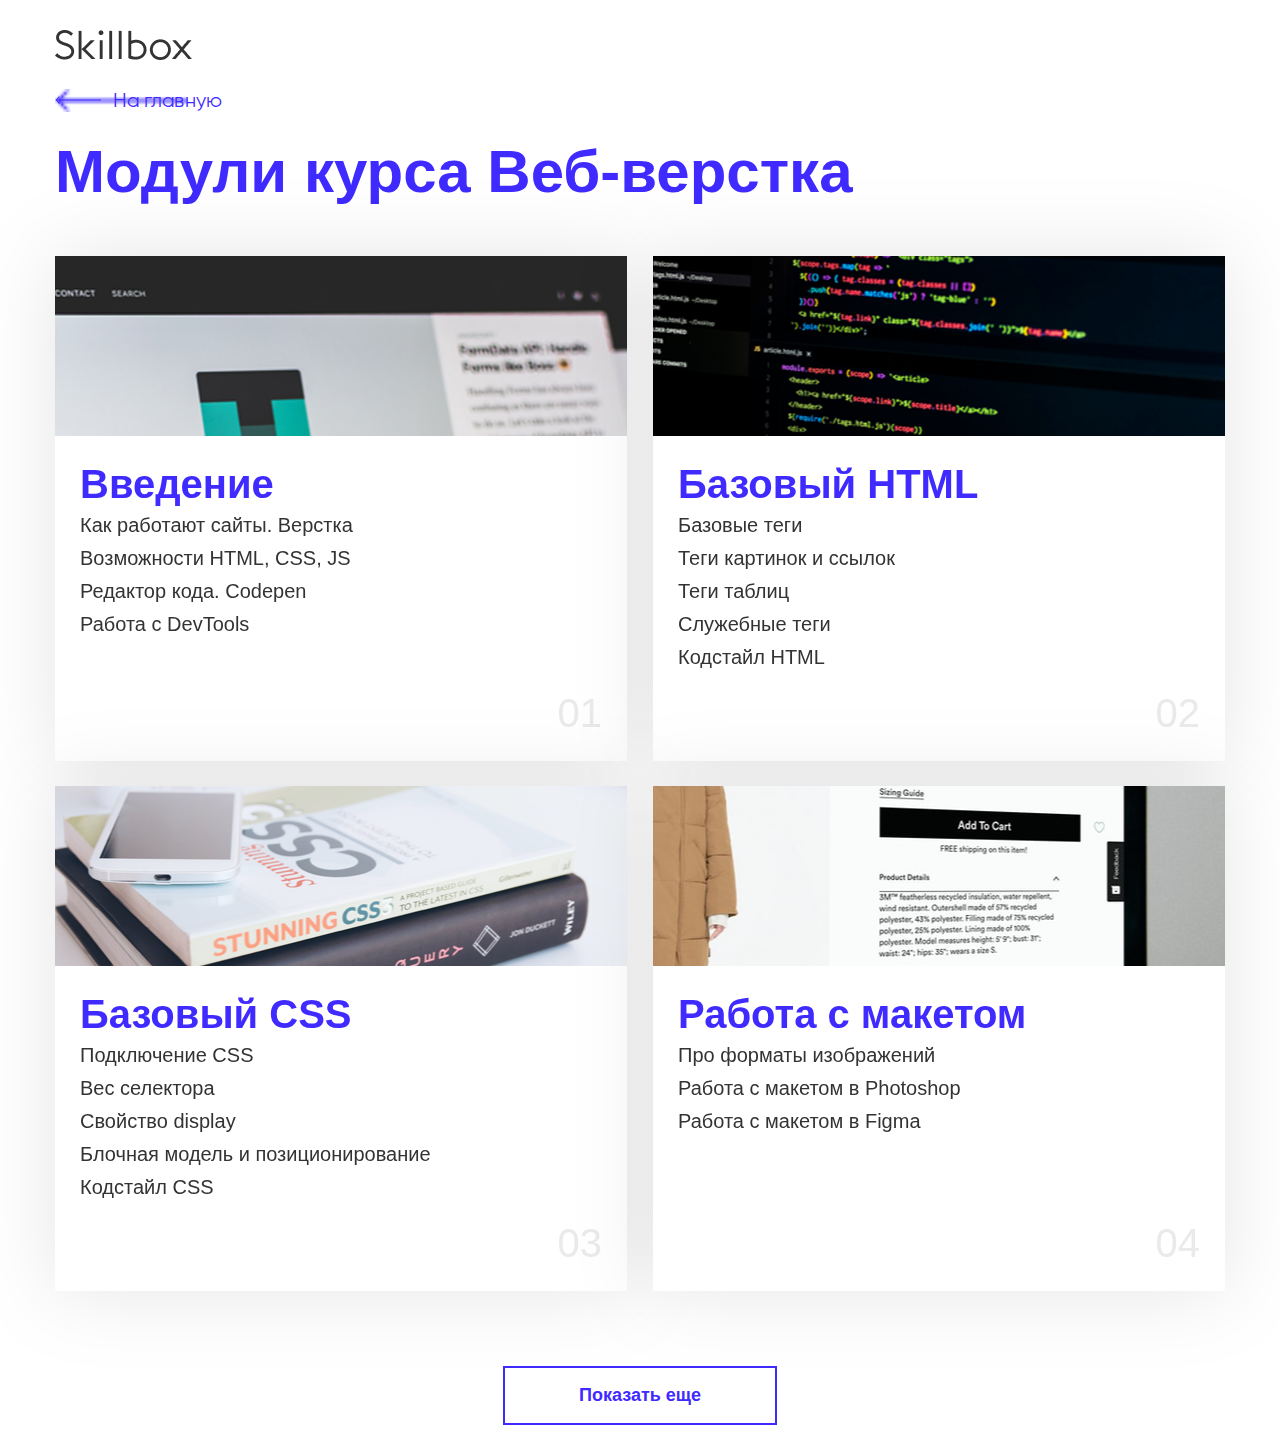
==== modules.html @ 06dcac77 "initial" ====
<!DOCTYPE html>
<html lang="ru">
<head>
  <meta charset="UTF-8">
  <meta http-equiv="X-UA-Compatible" content="IE=edge">
  <meta name="viewport" content="width=device-width, initial-scale=1.0">
  <title>Document</title>
  <link rel="stylesheet" href="css/style.css">
  <link rel="stylesheet" href="css/normalize.css">

</head>
<body>
<div class="container">
  <img class=".logo" src="img/skillbox.png" alt="заголовок">
  <a href="index.html" class="back">
    <img src="img/Arrow%201.svg" alt="назад">
    <span>На главную</span>
  </a>

  <h1 class="site-header">Модули курса Веб-верстка</h1>
  <ul class="card-list">
    <li class="card">
      <div class="image image1"></div>
      <div class="card-description">
        <h2 class="card-header">Введение</h2>
        <ul>
          <li class="card-text">Как работают сайты. Верстка</li>
          <li class="card-text">Возможности HTML, CSS, JS</li>
          <li class="card-text">Редактор кода. Codepen</li>
          <li class="card-text">Работа с DevTools</li>
        </ul>
      </div>
      <span class="card-number">01</span>
    </li>

    <li class="card">
      <div class="image image2"></div>
      <div class="card-description">
        <h2 class="card-header">Базовый HTML</h2>
        <ul>
          <li class="card-text">Базовые теги</li>
          <li class="card-text">Теги картинок и ссылок</li>
          <li class="card-text">Теги таблиц</li>
          <li class="card-text">Служебные теги</li>
          <li class="card-text">Кодстайл HTML</li>
        </ul>
      </div>
      <span class="card-number">02</span>
    </li>

    <li class="card">
      <div class="image image3"></div>
      <div class="card-description">
        <h2 class="card-header">Базовый CSS</h2>
        <ul>
          <li class="card-text">Подключение CSS</li>
          <li class="card-text">Вес селектора</li>
          <li class="card-text">Свойство display</li>
          <li class="card-text">Блочная модель и позиционирование</li>
          <li class="card-text">Кодстайл CSS</li>
        </ul>
      </div>
      <span class="card-number">03</span>
    </li>

    <li class="card">
      <div class="image image4"></div>
      <div class="card-description">
        <h2 class="card-header">Работа с макетом</h2>
        <ul>
          <li class="card-text">Про форматы изображений</li>
          <li class="card-text">Работа с макетом в Photoshop</li>
          <li class="card-text">Работа с макетом в Figma</li>
        </ul>
      </div>
      <span class="card-number">04</span>
    </li>

  </ul>
  <a class="show-more-button" href="#">
    <span class="show-more-text">Показать еще</span>
  </a>
</div>
</body>

</html>
---- css/style.css ----
@font-face {
  font-family: 'Graphik LCG';
  src: url('../fonts/GraphikLCG-Medium.woff2') format('woff2'),
  url('../fonts/GraphikLCG-Medium.woff') format('woff');
  font-display: swap;
  font-weight: 500;
  font-style: normal;
}

@font-face {
  font-family: 'Gilroy';
  src: url('../fonts/Gilroy-Regular.woff2') format('woff2'),
  url('../fonts/Gilroy-Regular.woff') format('woff');
  font-display: swap;
  font-weight: normal;
  font-style: normal;
}

@font-face {
  font-family: 'Gilroy';
  src: url('../fonts/Gilroy-ExtraBold.woff2') format('woff2'),
  url('../fonts/Gilroy-ExtraBold.woff') format('woff');
  font-display: swap;
  font-weight: 800;
  font-style: normal;
}

@font-face {
  font-family: 'Gilroy';
  src: url('../fonts/Gilroy-Medium.woff2') format('woff2'),
  url('../fonts/Gilroy-Medium.woff') format('woff');
  font-display: swap;
  font-weight: 500;
  font-style: normal;
}

* {
  box-sizing: border-box;
}

body {
  margin: 0;
  font-family: 'Gilroy', sans-serif;
}

a {
  color: inherit;
  text-decoration: none;
}

.main-content {
  display: flex;

  flex-direction: column;

  justify-content: center;

  align-items: center;

  height: 100vh;

  background-color: #222020;

}

.title {
  color: white;
  font-family: 'Graphik LCG', sans-serif;
  margin-bottom: 30px;
}

.download {
  display: inline-block;
  padding: 20px;
  color: white;
  background-color: #2f1ce4;
  border: 3px solid #2f1ce4;

}

.detail {
  color: #ffffff;
  display: inline-block;
  padding: 20px;
  border: 3px solid #ffffff;
  background-color: rgba(255, 255, 255, 0.0);


}

.container {
  width: 1170px;
  margin: 0 auto;
  padding-top: 30px;
  padding-bottom: 30px;


}

.back {
  padding-left: 30px;
  background-image: url("/img/return.png");
  background-size: contain;
  background-repeat: no-repeat;
  background-position: left;
}

.info {
  margin-top: 100px;
  padding-left: 100px;
  font-size: 48px;
  color: #222020;
}

.title-program {
  padding-left: 180px;
  font-size: 36px;
  color: #2f1ce4;
  margin-top: 100px;
  margin-bottom: 25px;
}

.lists {
  padding-left: 200px;
  font-size: 18px;

}

.paragraph {
  padding-left: 180px;
  margin-bottom: 20px;

}

.table {
  margin-top: 100px;
  border: 1px solid black;
  border-collapse: collapse;

}


.table th, .table td {
  padding: 5px;
  border: 1px solid black;

}

.dop-fig {
  padding-left: 200px;
  text-align: center;
  display: inline-block;

  margin-top: 50px;
  margin-bottom: 50px;
}

.img {
  max-width: 600px;
}

/* 5 блок домашнее задание */
h1,h2,h3,h4,h5,h6,p,ul,ol{
  margin: 0;
}

.logo {
  max-width: 137px;
}

.container {
  width: 1170px;
  margin: 0 auto;
  max-width: 100%;
}

.back {
  color: #3F2AFF;
  padding: 0;
  margin: 25px 0;
  display: block;
  font-size: 20px;
  line-height: 23px;
}

.back img {
  margin: 0 7px 3px 0;
}

.site-header {
  color: #3F2AFF;
  font-family: Arial, sans-serif;
  font-style: normal;
  font-weight: bold;
  font-size: 60px;

  margin: 25px 0;
}

.card-list {
  display: flex;
  flex-wrap: wrap;
  justify-content: space-between;
  list-style-type: none;
  padding: 0;
  margin: 50px 0;
}

.card {
  width: 572px;
  height: 505px;
  background: #fff;
  margin-bottom: 25px;

  filter: drop-shadow(0px 0px 40px rgba(0, 0, 0, 0.1));
}

.card .image {
  width: 572px;
  height: 180px;
}

.card .image1 {
  background: url("../img/photo1.png");
}

.card .image2 {
  background: url("../img/photo2.png");
}

.card .image3 {
  background: url("../img/photo3.png");
}

.card .image4 {
  background: url("../img/photo4.png");
}

.card-description {
  display: block;
  padding: 25px;
}

.card-description .card-header {
  font-family: Arial, sans-serif;
  font-style: normal;
  font-weight: bold;
  font-size: 40px;
  line-height: 46px;

  margin: 0 0 2px 0;


  color: #3F2AFF;
}

.card-description ul {
  padding: 0;
}

.card-description .card-text {
  font-family: Arial, sans-serif;
  font-style: normal;
  font-weight: normal;
  font-size: 20px;
  line-height: 165%;

  display: block;

  color: #333333;
}

.card-number {
  font-family: Arial, sans-serif;
  font-style: normal;
  font-weight: normal;
  font-size: 40px;
  line-height: 46px;

  position: absolute;
  right: 25px;
  bottom: 25px;
  color: #EAEAEA;

}

.show-more-button {
  display: block;
  width: 274px;
  padding: 17px 35px;
  margin: 0 auto;

  border: 2px solid #3F2AFF;
  box-sizing: border-box;
}

.show-more-text {
  display: block;
  font-family: Arial, sans-serif;
  font-style: normal;
  font-weight: bold;
  font-size: 18px;
  line-height: 21px;

  text-align: center;

  color: #3F2AFF;
}
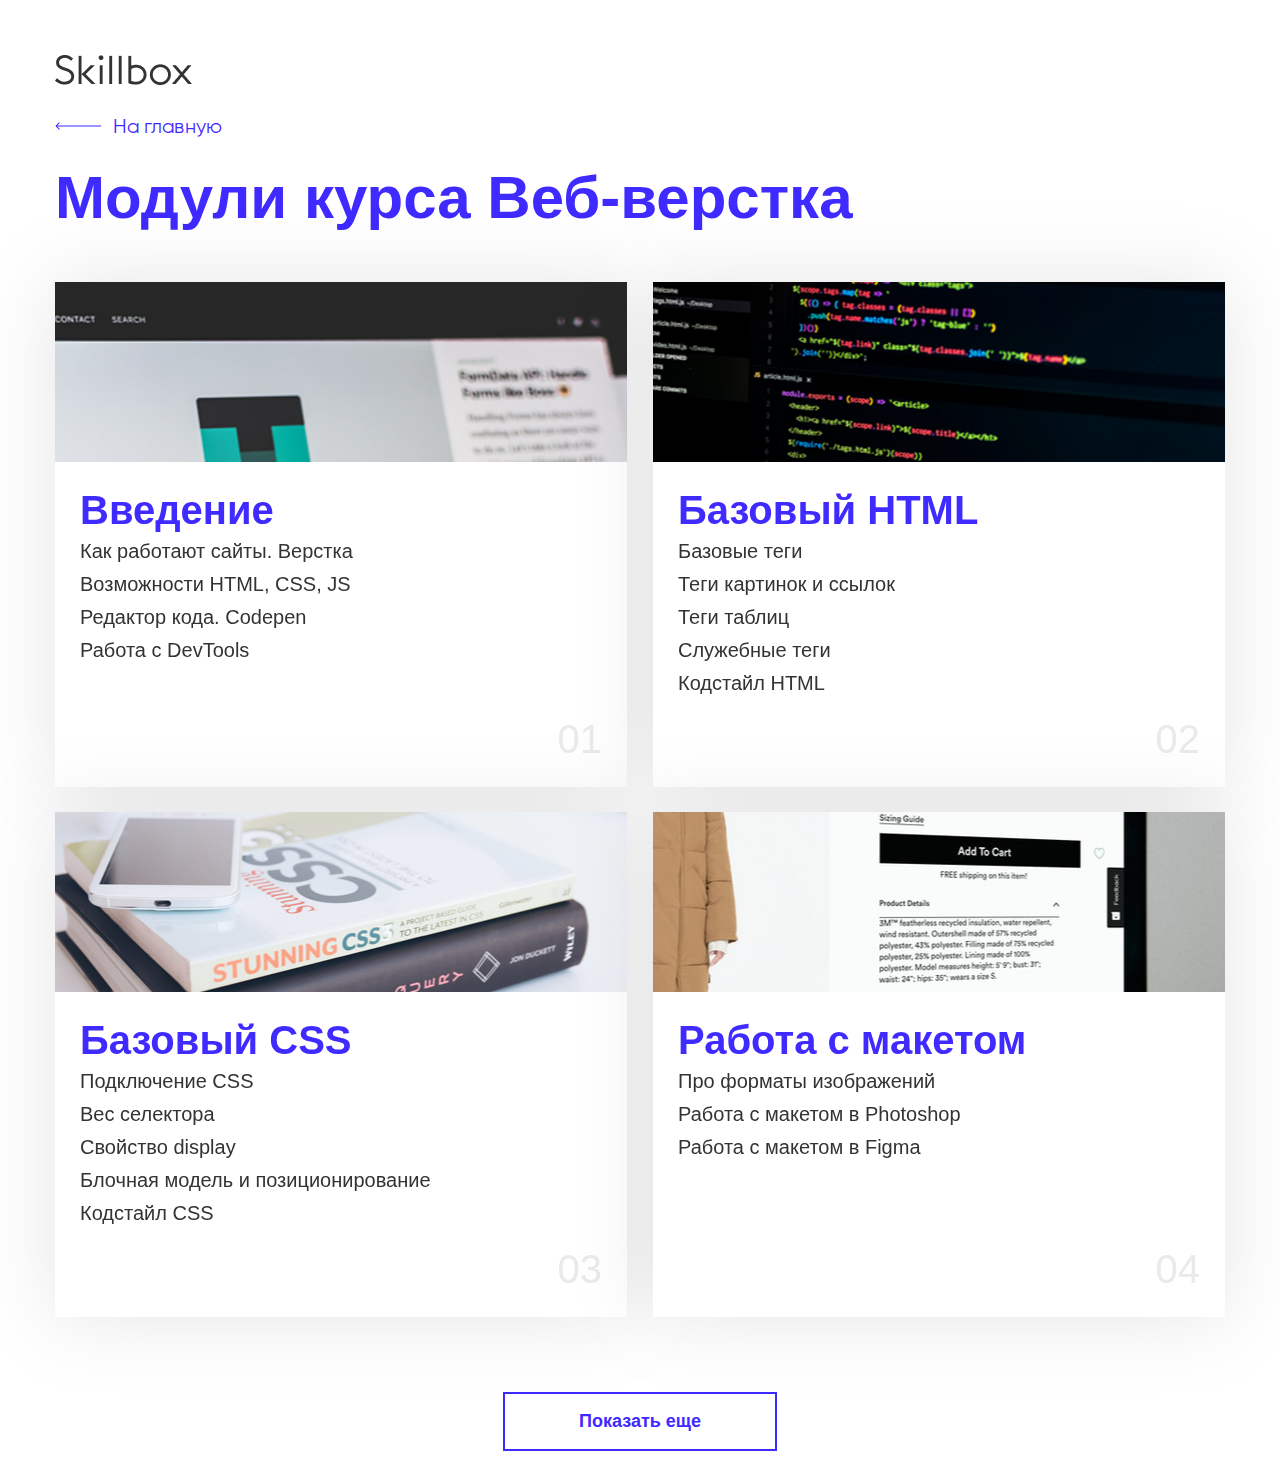
==== commit a56fa481: "a tags reworked" ====
--- a/modules.html
+++ b/modules.html
@@ -11,9 +11,11 @@
 </head>
 <body>
 <div class="container">
-  <img class=".logo" src="img/skillbox.png" alt="заголовок">
   <a href="index.html" class="back">
-    <img src="img/Arrow%201.svg" alt="назад">
+    <img class=".logo" src="img/skillbox.png" alt="заголовок">
+  </a>
+  <a href="index.html" class="back">
+    <span class="arrow"></span>
     <span>На главную</span>
   </a>
 
@@ -77,8 +79,8 @@
     </li>
 
   </ul>
-  <a class="show-more-button" href="#">
-    <span class="show-more-text">Показать еще</span>
+  <a class="show-more-button show-more-text" href="#">
+    Показать еще
   </a>
 </div>
 </body>
--- a/css/style.css
+++ b/css/style.css
@@ -99,7 +99,6 @@
 
 .back {
   padding-left: 30px;
-  background-image: url("/img/return.png");
   background-size: contain;
   background-repeat: no-repeat;
   background-position: left;
@@ -183,8 +182,12 @@
   line-height: 23px;
 }
 
-.back img {
+.back .arrow {
+  display: inline-block;
   margin: 0 7px 3px 0;
+  width: 46px;
+  height: 8px;
+  background: url("../img/Arrow 1.svg");
 }
 
 .site-header {
